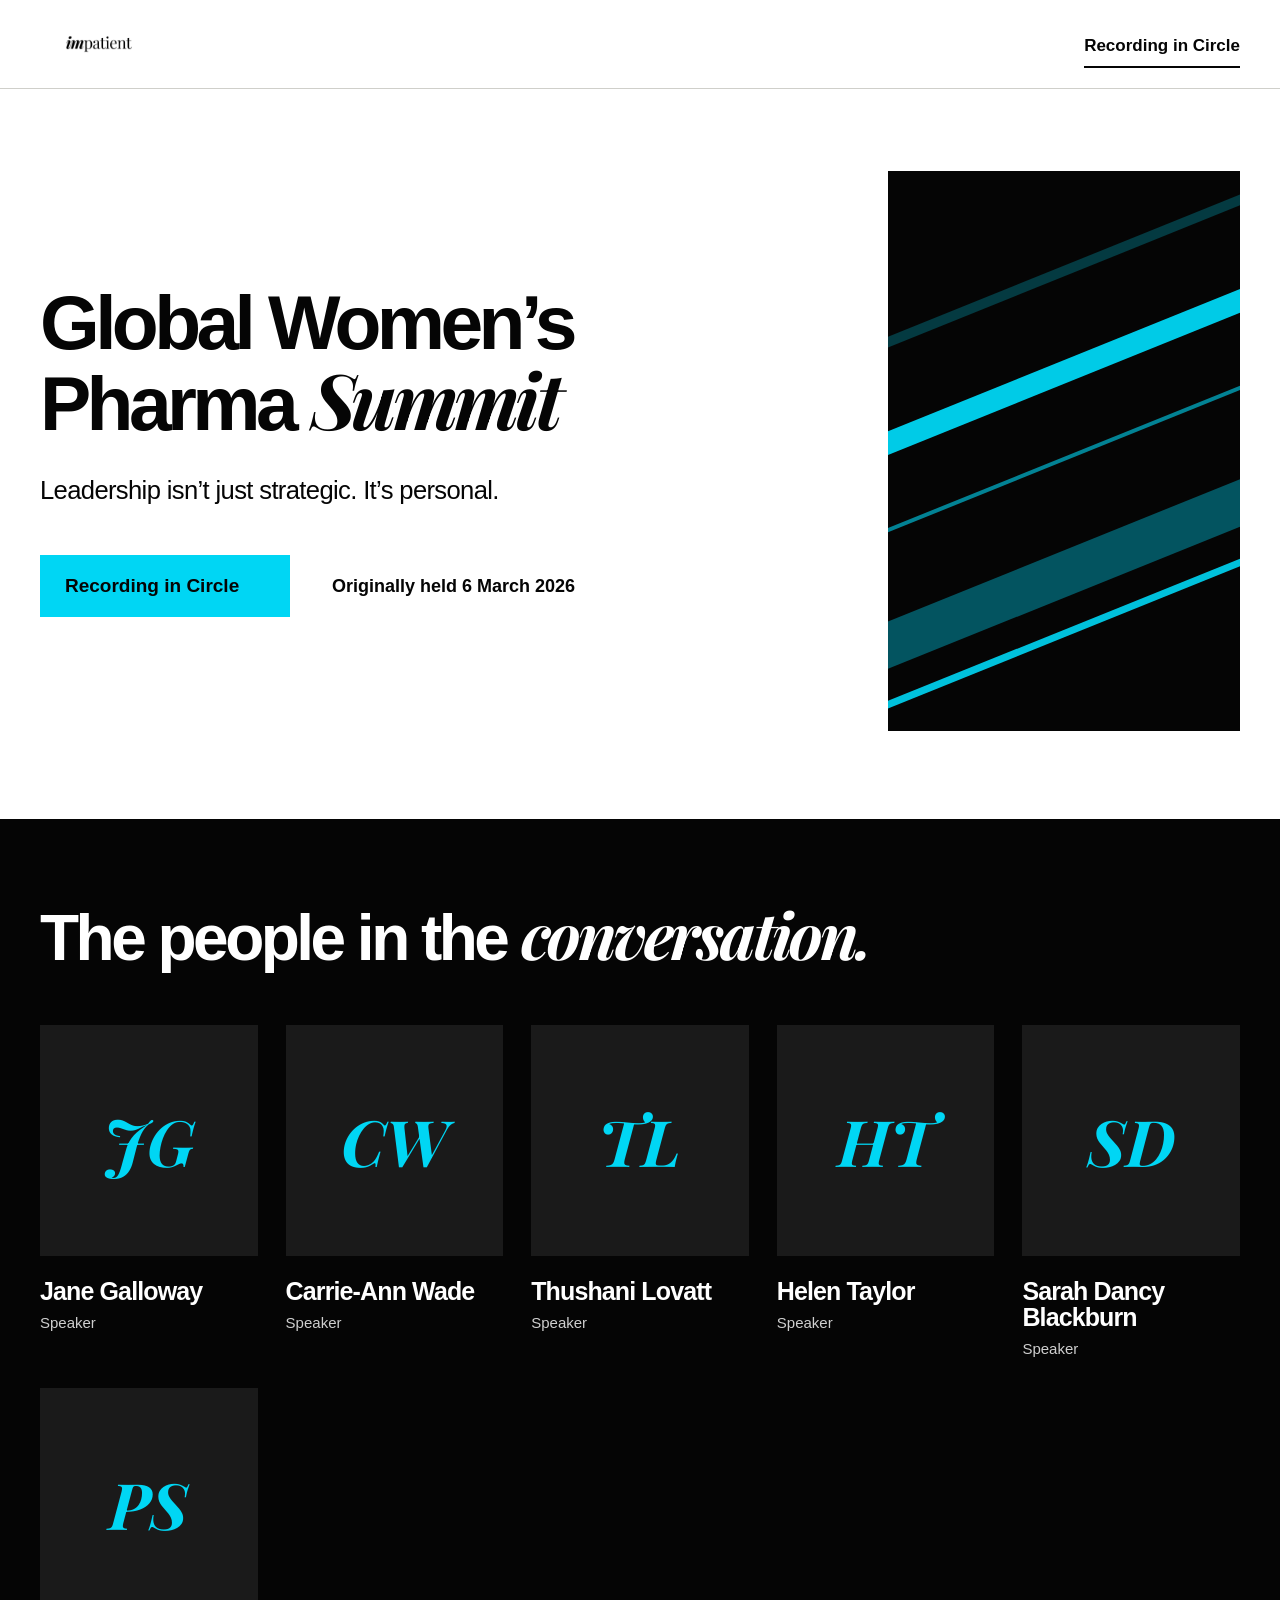
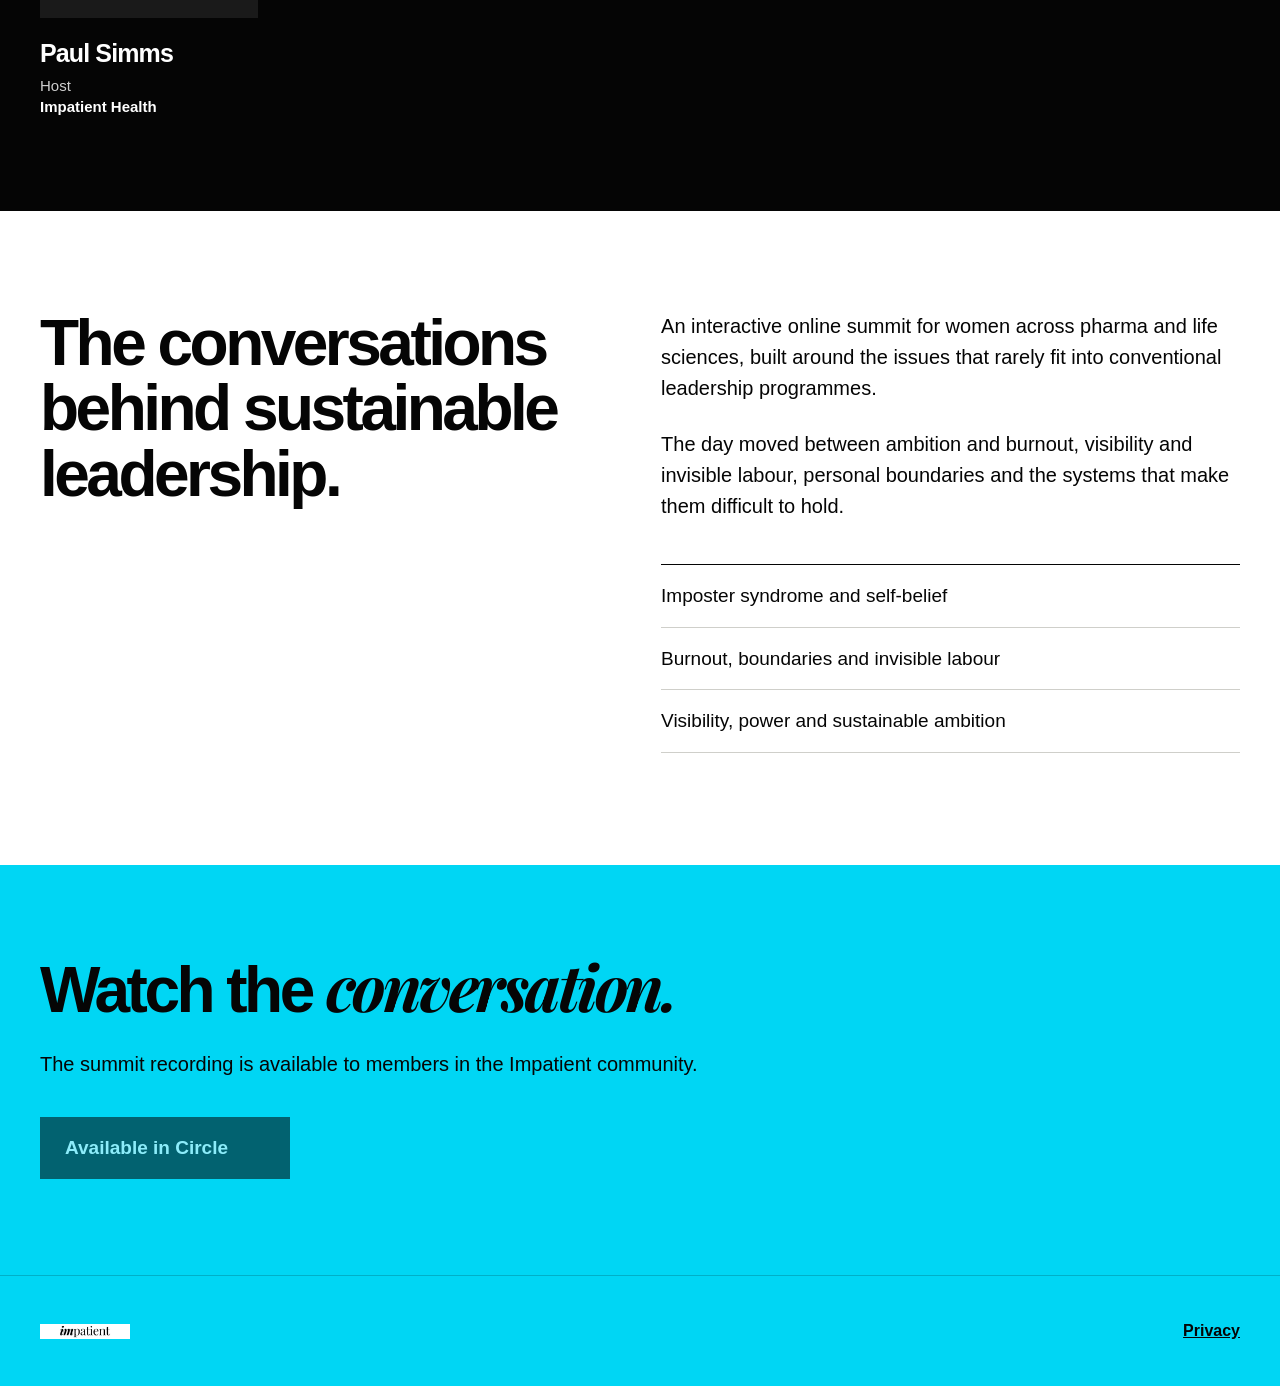
==== webinar84/index.html @ 7e1078e8 "Publish webinar archive pages 84 to 94" ====
<!doctype html>
<html lang="en-GB">
<head>
  <meta charset="utf-8">
  <meta name="viewport" content="width=device-width, initial-scale=1">
  <meta name="theme-color" content="#00d6f4">
  <meta name="robots" content="index, follow">
  <title>Impatient Health webinar</title>
  <meta name="description" content="Watch an Impatient Health webinar.">
  <link rel="shortcut icon" type="image/png" href="https://impatient.health/wp-content/themes/impatient/favicon.png">
  <link rel="stylesheet" href="../style.css?v=1">
  <script defer src="../script.js?v=1"></script>
</head>
<body>
  <a class="skip-link" href="#main">Skip to content</a>
  <header class="site-header">
    <div class="shell header-inner">
      <a class="wordmark" href="https://www.impatient.health/" aria-label="Impatient Health home">
        <img src="../assets/logo-source.png" alt="Impatient" width="600" height="100">
      </a>
      <a class="header-cta" id="header-cta" href="#recording">Watch recording <svg class="line-arrow" aria-hidden="true" viewBox="0 0 18 18"><path d="M3 15 15 3M7 3h8v8"></path></svg></a>
    </div>
  </header>

  <main id="main">
    <section class="hero shell" aria-labelledby="event-title">
      <div class="hero-copy">
        <h1 id="event-title"></h1>
        <p class="hero-premise" id="event-premise"></p>
        <div class="hero-meta">
          <a class="button" id="hero-cta" href="#recording">Watch recording <svg class="line-arrow" aria-hidden="true" viewBox="0 0 18 18"><path d="M3 15 15 3M7 3h8v8"></path></svg></a>
          <p id="event-date"></p>
        </div>
      </div>
      <div class="motion-panel" aria-hidden="true"><span></span><span></span><span></span><span></span><span></span></div>
    </section>

    <section class="speakers" aria-labelledby="speakers-title">
      <div class="shell">
        <h2 id="speakers-title">The people in the <em>conversation.</em></h2>
        <div class="speaker-grid" id="speaker-grid"></div>
      </div>
    </section>

    <section class="editorial shell" aria-labelledby="summary-title">
      <h2 id="summary-title"></h2>
      <div class="editorial-copy"><div id="event-summary"></div><ul id="event-topics"></ul></div>
    </section>

    <section class="recording" id="recording">
      <div class="shell recording-inner">
        <h2>Watch the <em>conversation.</em></h2>
        <p id="recording-copy"></p>
        <a class="button button-dark" id="recording-cta" href="#">Watch recording <svg class="line-arrow" aria-hidden="true" viewBox="0 0 18 18"><path d="M3 15 15 3M7 3h8v8"></path></svg></a>
      </div>
    </section>
  </main>

  <footer class="site-footer">
    <div class="shell footer-inner">
      <img src="../assets/logo-source.png" alt="Impatient" width="600" height="100">
      <a href="https://www.impatient.health/privacy-policy/">Privacy</a>
    </div>
  </footer>
</body>
</html>
---- style.css ----
@font-face {
  font-family: "Playfair Display";
  src: url("assets/playfair-bold-italic.ttf") format("truetype");
  font-style: italic;
  font-weight: 700;
  font-display: swap;
}

:root {
  --cyan: #00d6f4;
  --black: #050505;
  --white: #fff;
  --soft: #f4f4f1;
  --line: #cfcfca;
  --muted: #5c5c5c;
  --shell: min(1320px, calc(100vw - 80px));
}

* { box-sizing: border-box; }
html { scroll-behavior: smooth; }
body { margin: 0; color: var(--black); background: var(--white); font-family: Arial, Helvetica, sans-serif; }
a { color: inherit; }
img { display: block; max-width: 100%; }
.shell { width: var(--shell); margin-inline: auto; }
.skip-link { position: fixed; left: 12px; top: -80px; z-index: 20; padding: 12px 16px; background: var(--black); color: var(--white); }
.skip-link:focus { top: 12px; }

.site-header { border-bottom: 1px solid var(--line); background: rgba(255,255,255,.96); }
.header-inner { min-height: 88px; display: flex; align-items: center; justify-content: space-between; gap: 28px; }
.wordmark img { width: 118px; height: auto; }
.header-cta { display: inline-flex; align-items: center; gap: 24px; padding: 16px 0 10px; border-bottom: 2px solid var(--black); font-size: 17px; font-weight: 700; text-decoration: none; }
.line-arrow { width: 21px; height: 21px; flex: 0 0 auto; fill: none; stroke: currentColor; stroke-width: 2; stroke-linecap: square; stroke-linejoin: miter; }

.hero { display: grid; grid-template-columns: minmax(0, 1.65fr) minmax(320px, .75fr); gap: 74px; padding-block: 82px 88px; }
.hero-copy { align-self: center; }
h1, h2, p { margin-top: 0; }
h1 { max-width: 1000px; margin-bottom: 34px; font-size: clamp(54px, 6vw, 96px); line-height: .98; letter-spacing: -.06em; }
h1 em, h2 em { font-family: "Playfair Display", Georgia, serif; font-weight: 700; }
.hero-premise { max-width: 920px; margin-bottom: 48px; font-size: clamp(22px, 2vw, 32px); line-height: 1.25; letter-spacing: -.025em; }
.hero-meta { display: flex; align-items: center; gap: 42px; }
.hero-meta p { margin: 0; font-size: 18px; font-weight: 700; line-height: 1.45; }
.button { display: inline-flex; align-items: center; justify-content: space-between; min-width: 250px; padding: 20px 25px; background: var(--cyan); border: 0; color: var(--black); font-size: 19px; font-weight: 700; text-decoration: none; }
.motion-panel { min-height: 560px; position: relative; overflow: hidden; background: var(--black); }
.motion-panel span { position: absolute; left: -35%; width: 170%; height: 10px; background: var(--cyan); transform: rotate(-22deg); }
.motion-panel span:nth-child(1) { top: 17%; opacity: .25; }
.motion-panel span:nth-child(2) { top: 34%; height: 22px; opacity: .95; }
.motion-panel span:nth-child(3) { top: 51%; height: 4px; opacity: .6; }
.motion-panel span:nth-child(4) { top: 68%; height: 44px; opacity: .38; }
.motion-panel span:nth-child(5) { top: 82%; height: 7px; opacity: .9; }

.speakers { padding-block: 82px 94px; background: var(--black); color: var(--white); }
.speakers h2, .editorial h2, .recording h2 { max-width: 920px; margin-bottom: 54px; font-size: clamp(42px, 5vw, 72px); line-height: 1.02; letter-spacing: -.055em; }
.speaker-grid { display: grid; grid-template-columns: repeat(auto-fit, minmax(190px, 1fr)); gap: 28px; align-items: start; }
.speaker-card { min-width: 0; }
.speaker-image, .speaker-placeholder { aspect-ratio: 1 / 1.06; width: 100%; background: #1a1a1a; overflow: hidden; }
.speaker-image img { width: 100%; height: 100%; object-fit: cover; filter: grayscale(1); transition: filter .25s ease, transform .25s ease; }
.speaker-card:hover .speaker-image img { filter: grayscale(0); transform: scale(1.015); }
.speaker-placeholder { display: grid; place-items: center; color: var(--cyan); font-family: "Playfair Display", Georgia, serif; font-size: clamp(44px, 5vw, 78px); }
.speaker-card h3 { margin: 22px 0 8px; font-size: 25px; line-height: 1.05; letter-spacing: -.035em; }
.speaker-card p { margin: 0; color: #cfcfcf; font-size: 15px; line-height: 1.42; }
.speaker-card p strong { color: var(--white); }

.editorial { display: grid; grid-template-columns: minmax(0, .9fr) minmax(0, 1fr); gap: 100px; padding-block: 100px 112px; }
.editorial h2 { margin: 0; }
.editorial-copy { max-width: 700px; }
.editorial-copy p { margin-bottom: 25px; font-size: 20px; line-height: 1.55; }
.editorial-copy ul { list-style: none; margin: 42px 0 0; padding: 0; border-top: 1px solid var(--black); }
.editorial-copy li { padding: 18px 0; border-bottom: 1px solid var(--line); font-size: 19px; line-height: 1.35; }

.recording { background: var(--cyan); }
.recording-inner { padding-block: 88px 96px; }
.recording h2 { margin-bottom: 26px; }
.recording p { max-width: 680px; margin-bottom: 38px; font-size: 20px; line-height: 1.5; }
.button-dark { background: var(--black); color: var(--white); }
.button[aria-disabled="true"] { opacity: .55; pointer-events: none; }
.site-footer { border-top: 1px solid rgba(0,0,0,.18); background: var(--cyan); }
.footer-inner { min-height: 110px; display: flex; justify-content: space-between; align-items: center; gap: 30px; }
.footer-inner img { width: 90px; height: auto; }
.footer-inner a { font-weight: 700; }

@media (max-width: 1050px) {
  :root { --shell: min(100% - 48px, 920px); }
  .hero { grid-template-columns: 1fr; }
  .motion-panel { min-height: 260px; }
  .speaker-grid { grid-template-columns: repeat(3, minmax(0, 1fr)); }
  .editorial { grid-template-columns: 1fr; gap: 42px; }
}

@media (max-width: 680px) {
  :root { --shell: calc(100% - 36px); }
  .header-inner { min-height: 74px; }
  .header-cta { font-size: 15px; }
  .header-cta span { margin-left: 10px; }
  .hero { padding-block: 52px 60px; gap: 44px; }
  h1 { font-size: clamp(44px, 13vw, 64px); }
  .hero-premise { font-size: 22px; }
  .hero-meta { display: block; }
  .hero-meta p { margin-top: 24px; }
  .button { width: 100%; }
  .motion-panel { min-height: 210px; }
  .speakers { padding-block: 60px 70px; }
  .speakers h2, .editorial h2, .recording h2 { margin-bottom: 36px; font-size: 45px; }
  .speaker-grid { grid-template-columns: repeat(2, minmax(0, 1fr)); gap: 34px 16px; }
  .speaker-card h3 { font-size: 20px; }
  .speaker-card p { font-size: 14px; }
  .editorial { padding-block: 70px 78px; }
  .editorial-copy p, .editorial-copy li, .recording p { font-size: 17px; }
  .recording-inner { padding-block: 64px 72px; }
}

@media (prefers-reduced-motion: reduce) {
  html { scroll-behavior: auto; }
  .speaker-image img { transition: none; }
}
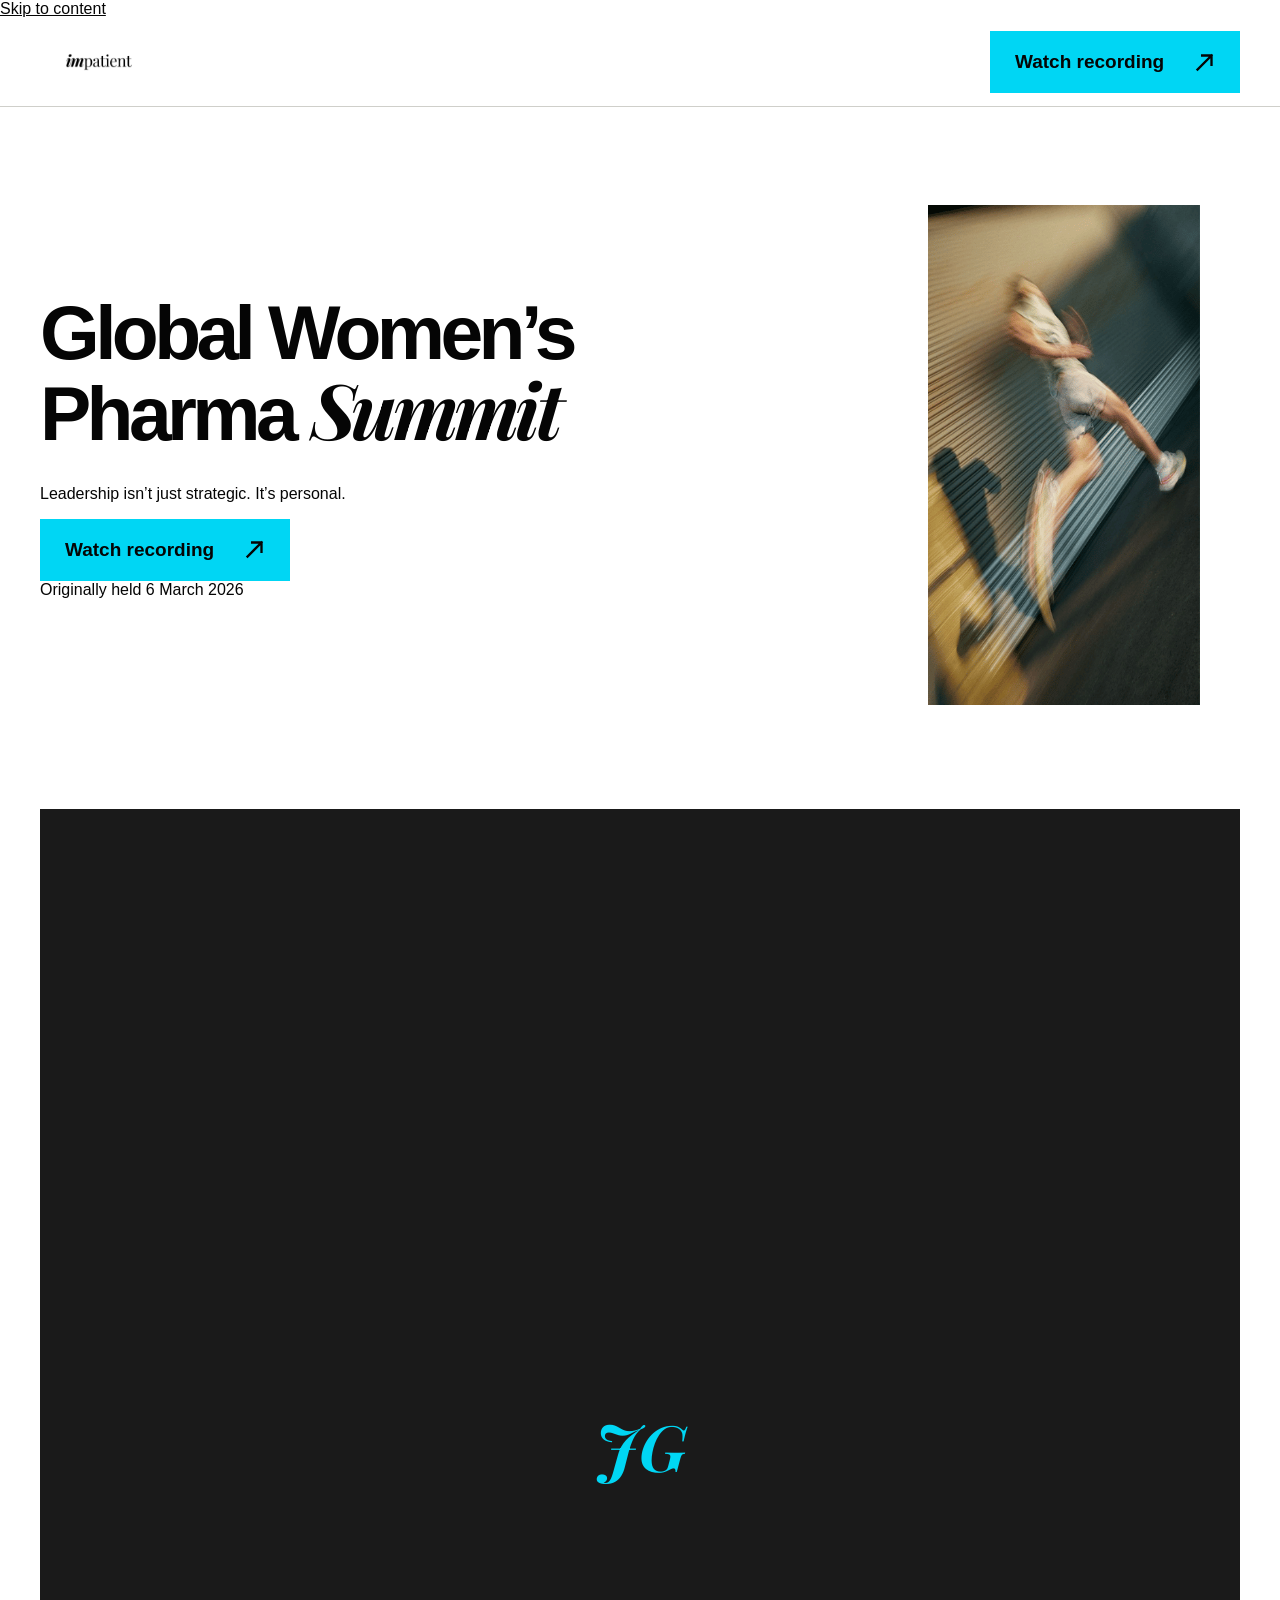
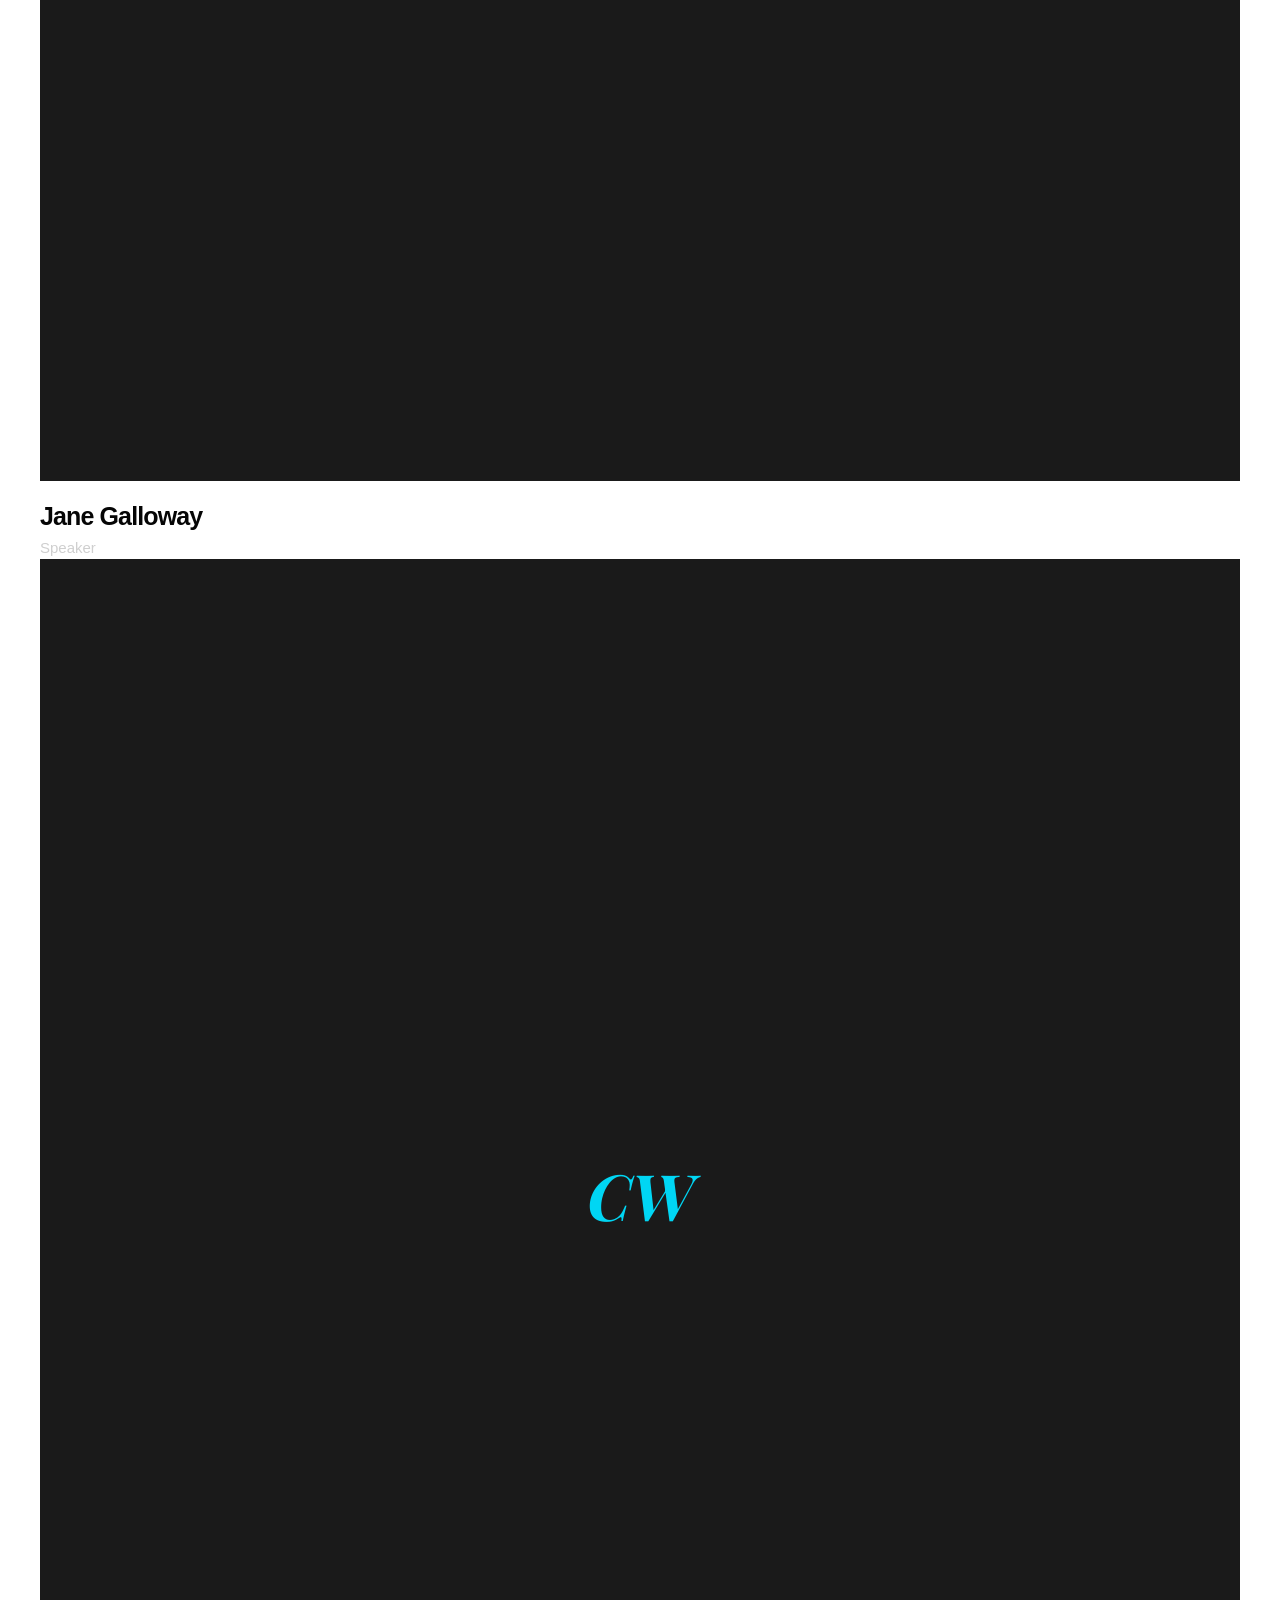
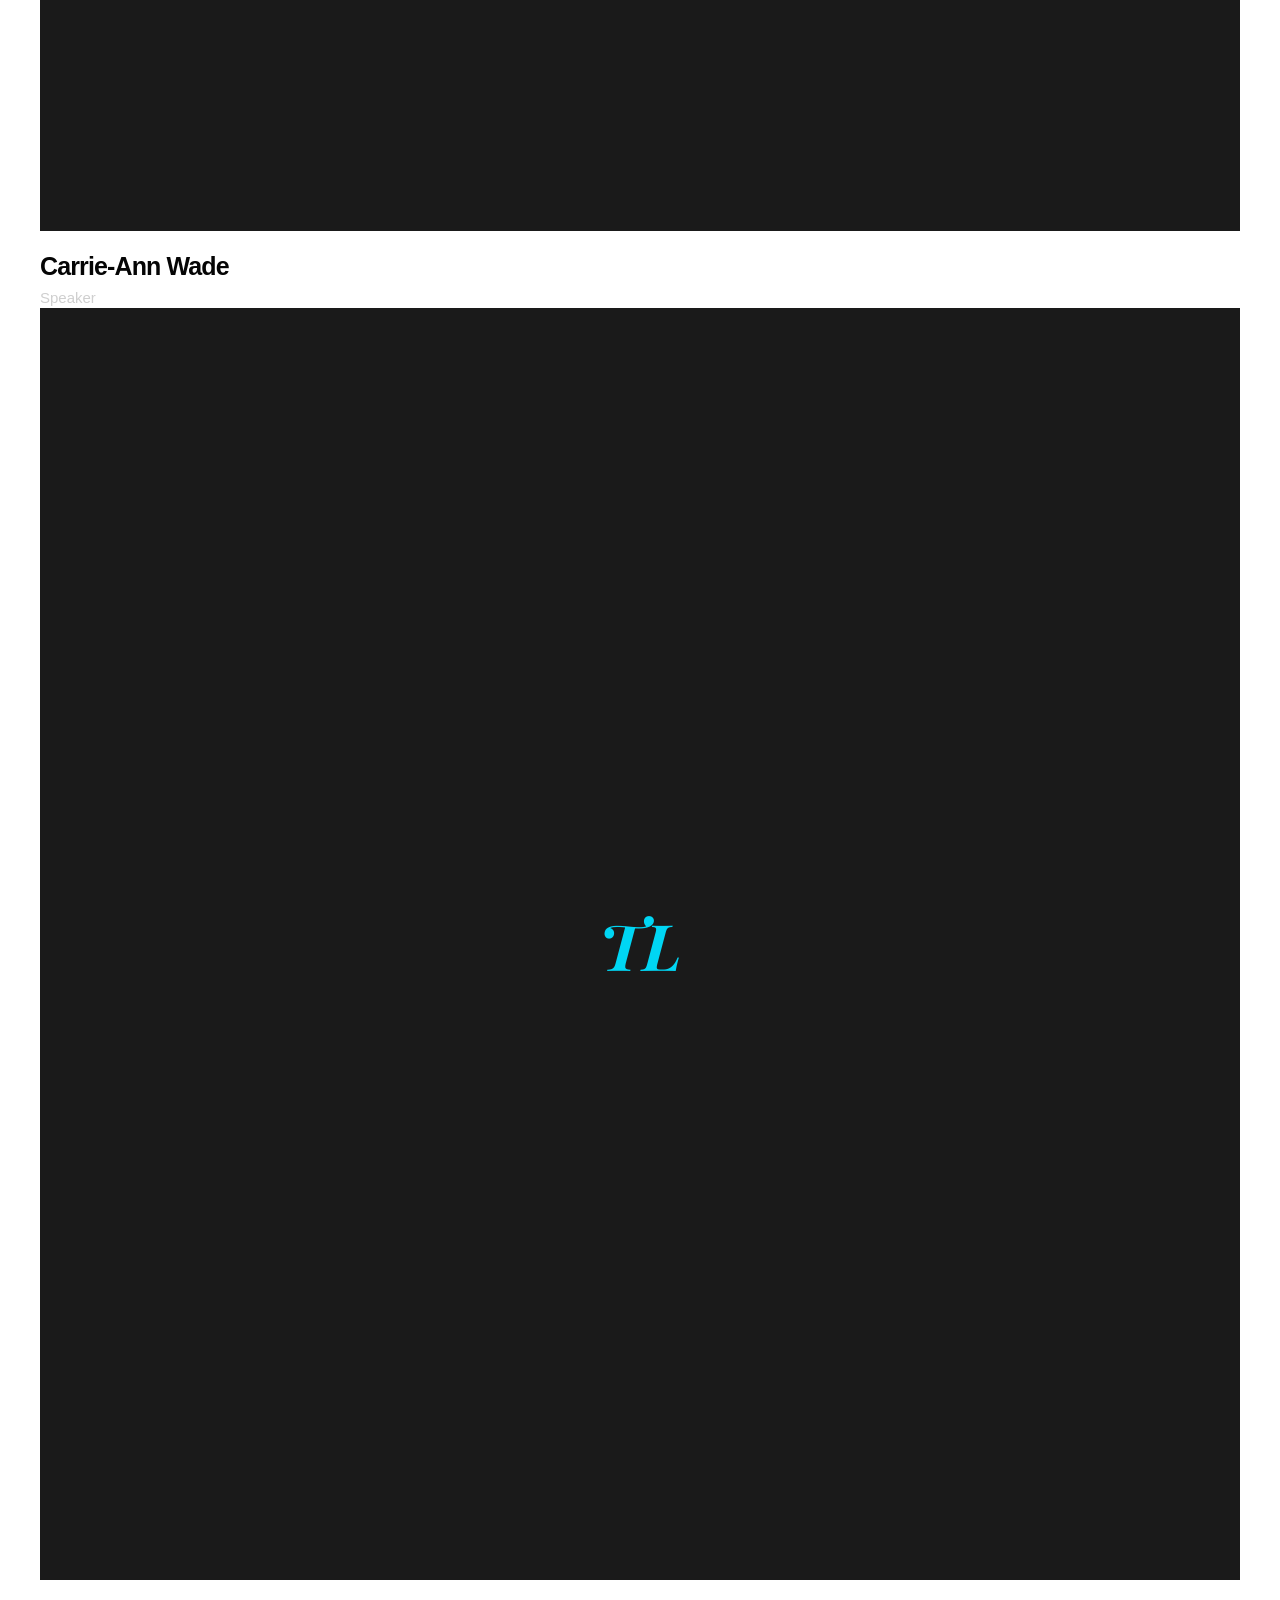
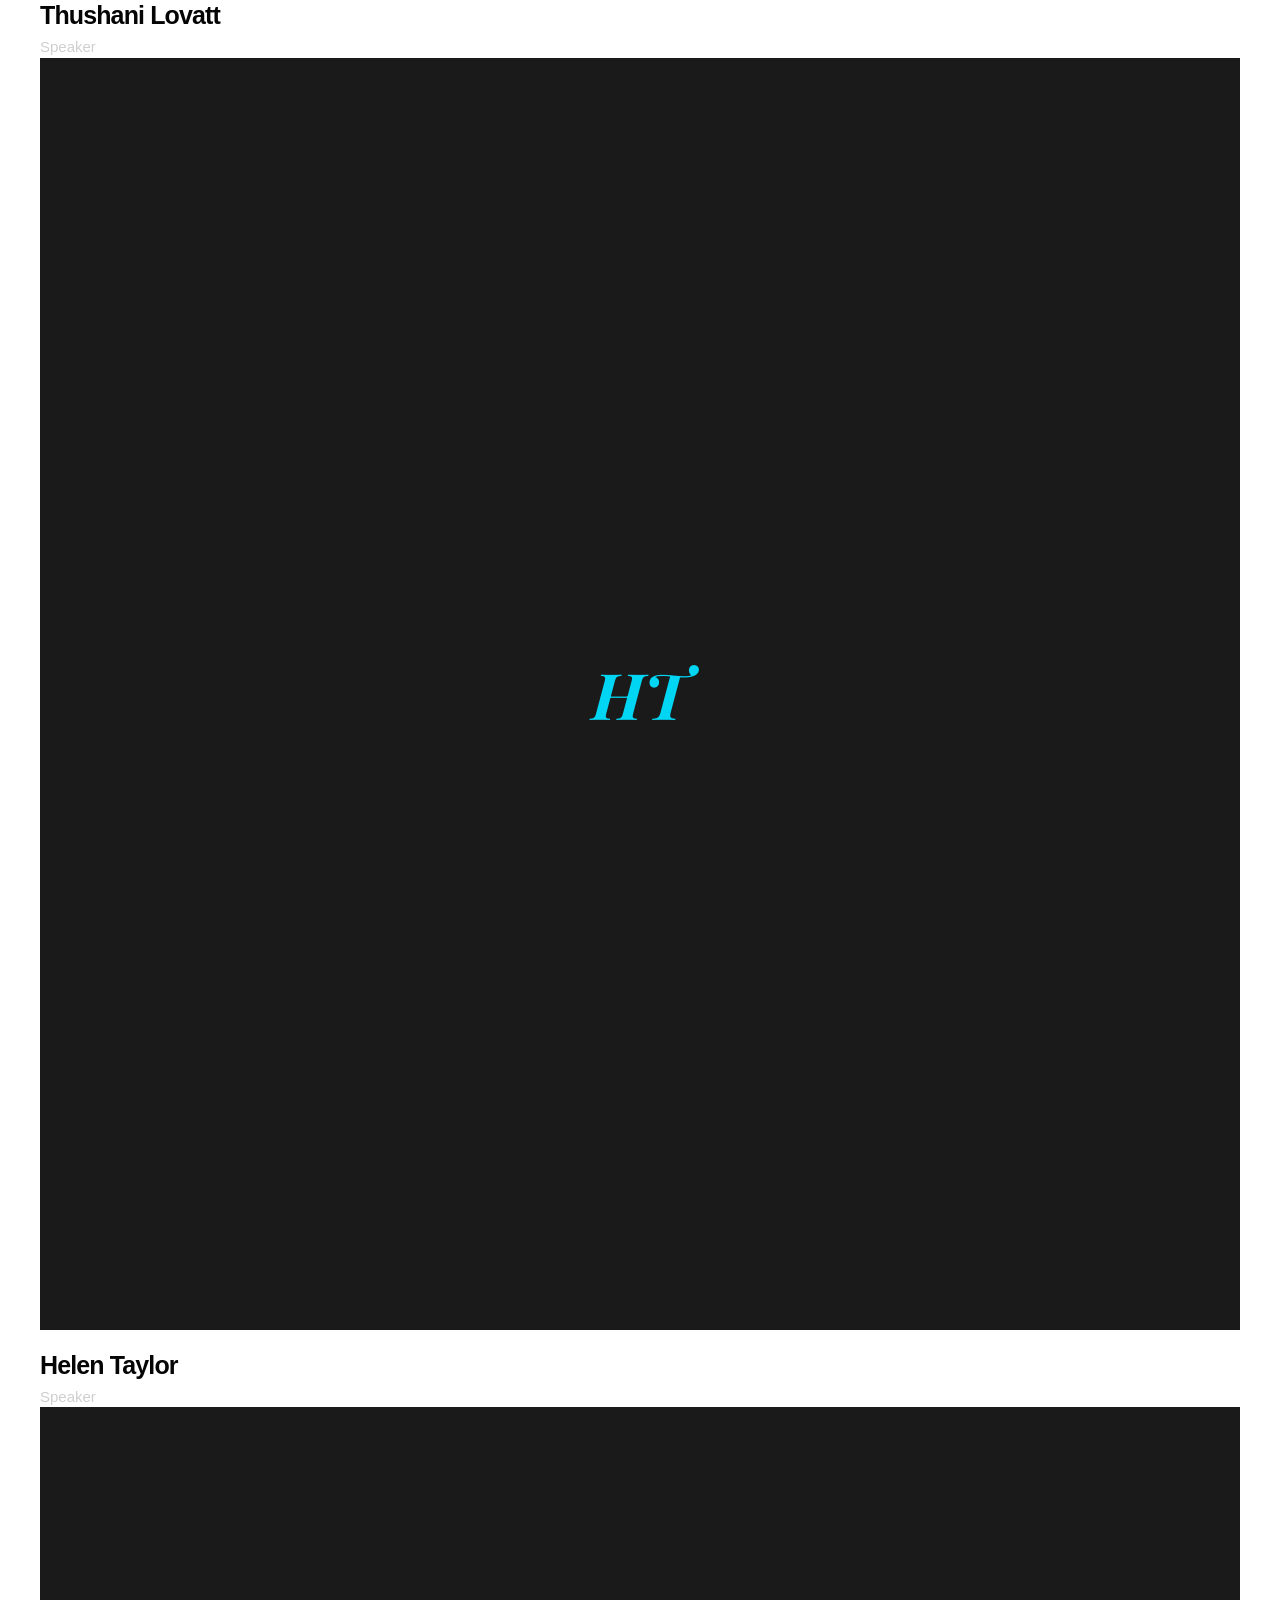
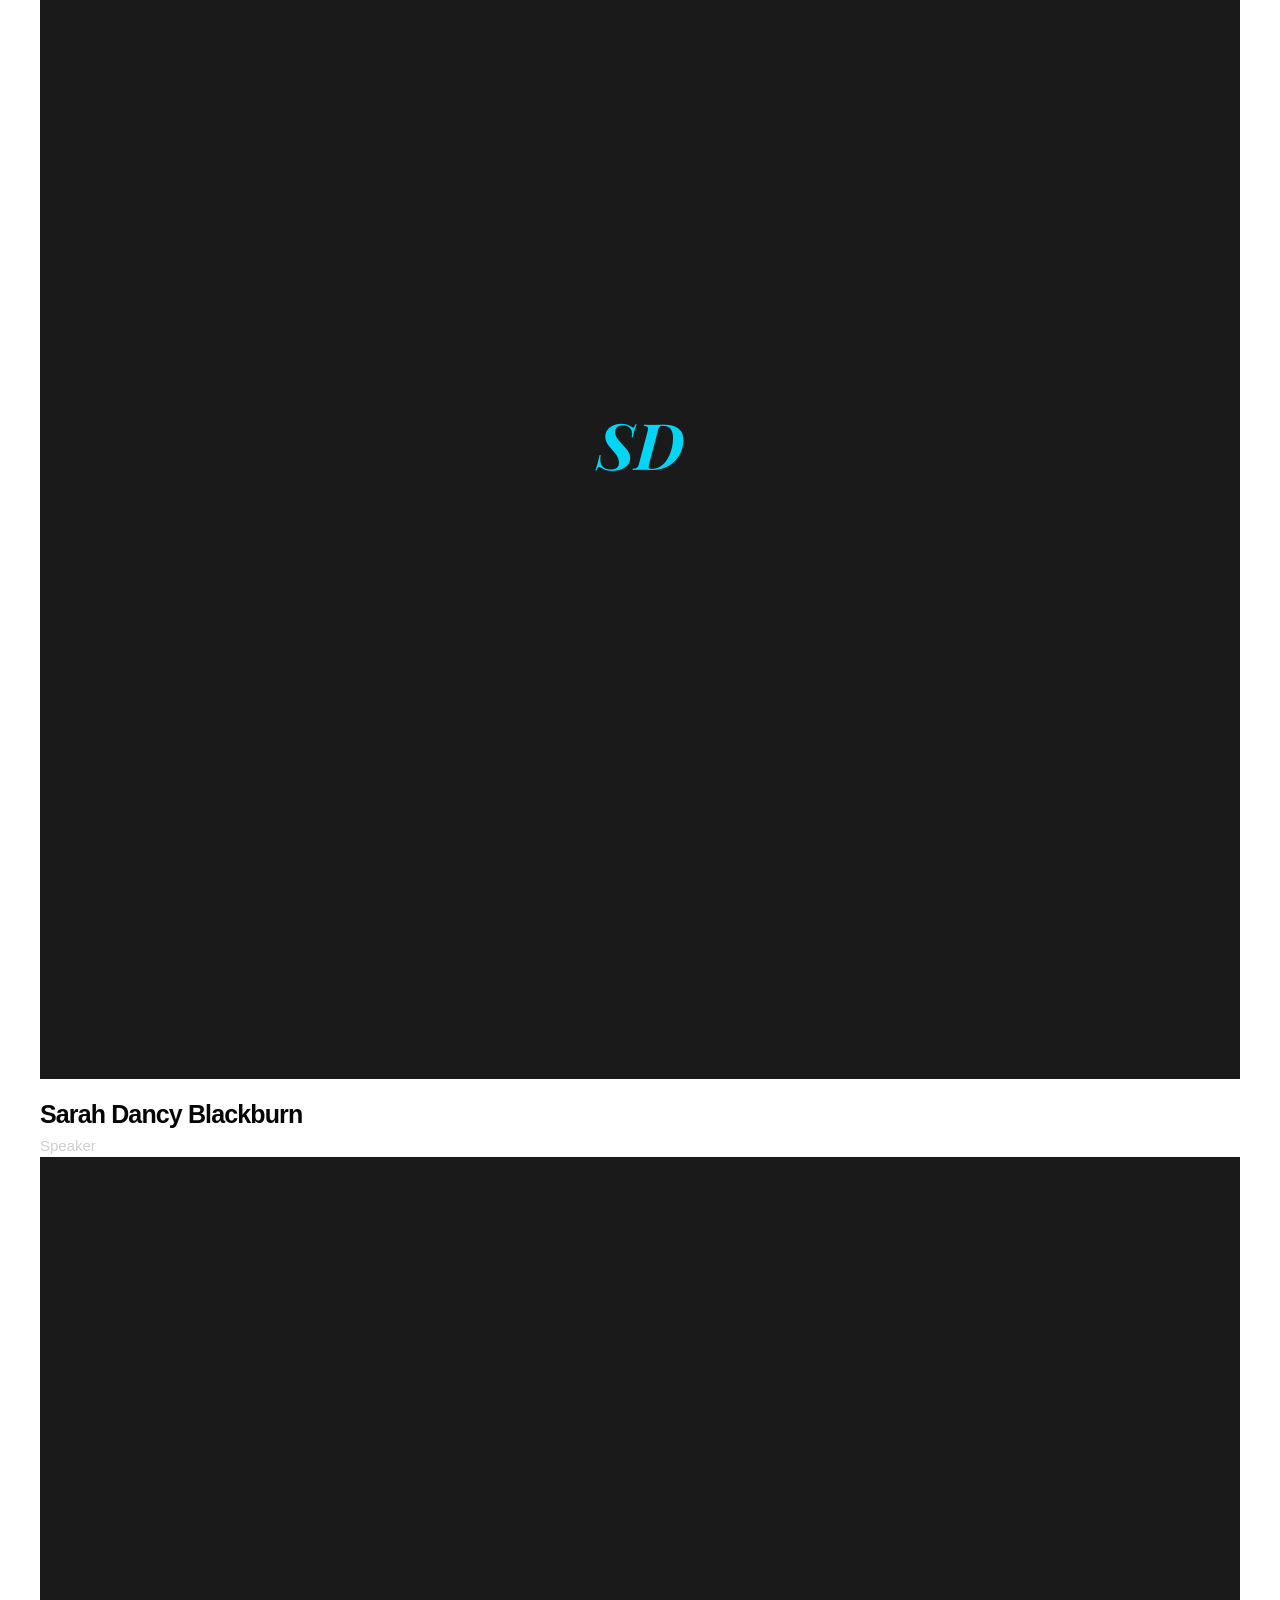
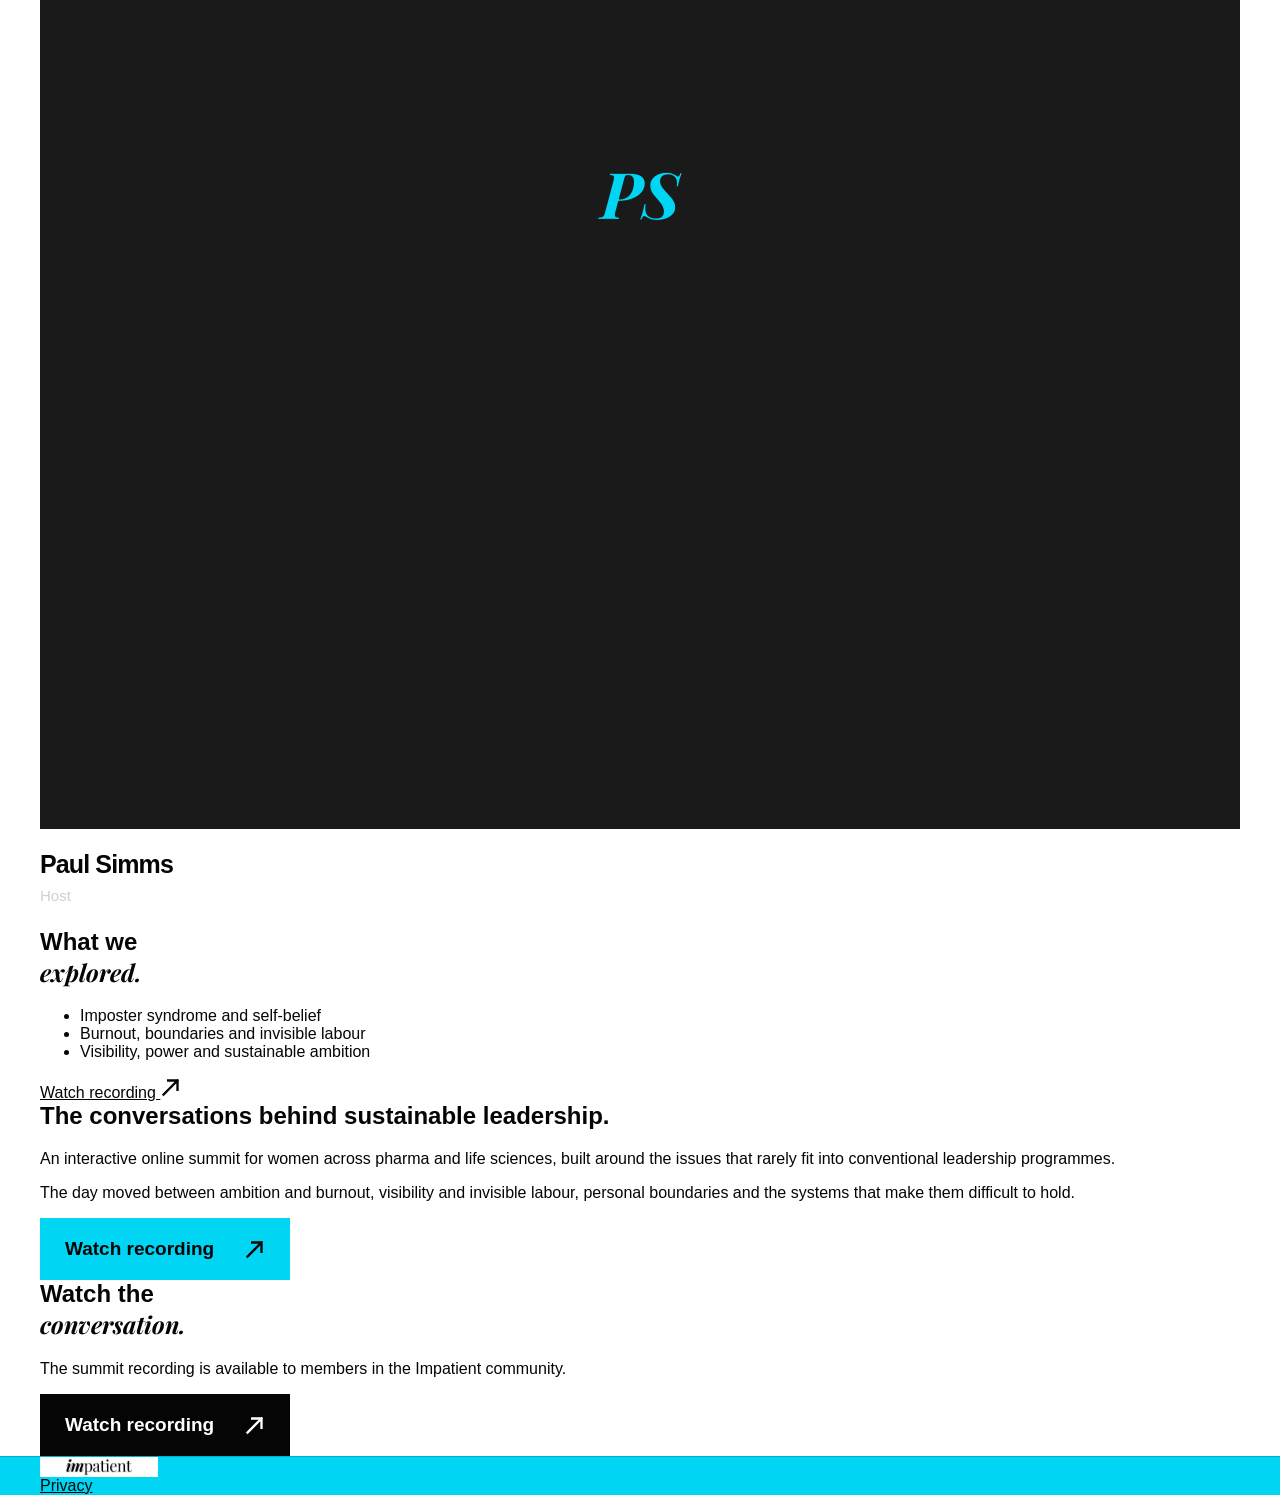
==== commit 6e4f698b: "Restore approved panel layout for webinar archives" ====
--- a/webinar84/index.html
+++ b/webinar84/index.html
@@ -3,22 +3,25 @@
 <head>
   <meta charset="utf-8">
   <meta name="viewport" content="width=device-width, initial-scale=1">
-  <meta name="theme-color" content="#00d6f4">
+  <meta name="theme-color" content="#00DBFF">
   <meta name="robots" content="index, follow">
   <title>Impatient Health webinar</title>
   <meta name="description" content="Watch an Impatient Health webinar.">
   <link rel="shortcut icon" type="image/png" href="https://impatient.health/wp-content/themes/impatient/favicon.png">
-  <link rel="stylesheet" href="../style.css?v=1">
-  <script defer src="../script.js?v=1"></script>
+  <link rel="stylesheet" href="../style.css?v=2">
+  <script defer src="../script.js?v=2"></script>
 </head>
 <body>
-  <a class="skip-link" href="#main">Skip to content</a>
+  <a class="skip" href="#main">Skip to content</a>
+
   <header class="site-header">
     <div class="shell header-inner">
       <a class="wordmark" href="https://www.impatient.health/" aria-label="Impatient Health home">
         <img src="../assets/logo-source.png" alt="Impatient" width="600" height="100">
       </a>
-      <a class="header-cta" id="header-cta" href="#recording">Watch recording <svg class="line-arrow" aria-hidden="true" viewBox="0 0 18 18"><path d="M3 15 15 3M7 3h8v8"></path></svg></a>
+      <a class="button button-small recording-link" href="#recording">Watch recording
+        <svg class="line-arrow" aria-hidden="true" viewBox="0 0 18 18"><path d="M3 15 15 3M7 3h8v8"></path></svg>
+      </a>
     </div>
   </header>
 
@@ -26,39 +29,70 @@
     <section class="hero shell" aria-labelledby="event-title">
       <div class="hero-copy">
         <h1 id="event-title"></h1>
-        <p class="hero-premise" id="event-premise"></p>
-        <div class="hero-meta">
-          <a class="button" id="hero-cta" href="#recording">Watch recording <svg class="line-arrow" aria-hidden="true" viewBox="0 0 18 18"><path d="M3 15 15 3M7 3h8v8"></path></svg></a>
-          <p id="event-date"></p>
+        <p class="premise" id="event-premise"></p>
+        <div class="hero-action">
+          <a class="button recording-link" href="#recording">Watch recording
+            <svg class="line-arrow" aria-hidden="true" viewBox="0 0 18 18"><path d="M3 15 15 3M7 3h8v8"></path></svg>
+          </a>
+          <p class="event-date" id="event-date"></p>
         </div>
       </div>
-      <div class="motion-panel" aria-hidden="true"><span></span><span></span><span></span><span></span><span></span></div>
+      <figure class="hero-photograph">
+        <img src="../templates/panel/assets/community-runner.png" alt="A runner in motion, photographed in warm sand and muted blue-grey tones" width="400" height="500" fetchpriority="high">
+      </figure>
     </section>
 
-    <section class="speakers" aria-labelledby="speakers-title">
-      <div class="shell">
-        <h2 id="speakers-title">The people in the <em>conversation.</em></h2>
-        <div class="speaker-grid" id="speaker-grid"></div>
+    <section class="people shell" aria-label="The people in the conversation">
+      <div class="people-grid" id="speaker-grid"></div>
+    </section>
+
+    <section class="discussion shell editorial-grid" aria-labelledby="discussion-title">
+      <div class="section-opening">
+        <h2 id="discussion-title">What we<br><em>explored.</em></h2>
+      </div>
+      <div class="discussion-content">
+        <ul class="discussion-topics" id="event-topics"></ul>
+        <a class="text-link recording-link" href="#recording">Watch recording
+          <svg class="line-arrow" aria-hidden="true" viewBox="0 0 18 18"><path d="M3 15 15 3M7 3h8v8"></path></svg>
+        </a>
       </div>
     </section>
 
-    <section class="editorial shell" aria-labelledby="summary-title">
-      <h2 id="summary-title"></h2>
-      <div class="editorial-copy"><div id="event-summary"></div><ul id="event-topics"></ul></div>
+    <section class="argument" aria-labelledby="summary-title">
+      <div class="shell editorial-grid">
+        <div class="argument-opening">
+          <h2 id="summary-title"></h2>
+          <div class="argument-rule" aria-hidden="true"></div>
+        </div>
+        <div class="prose">
+          <div id="event-summary"></div>
+          <div class="body-recording">
+            <a class="button recording-link" href="#recording">Watch recording
+              <svg class="line-arrow" aria-hidden="true" viewBox="0 0 18 18"><path d="M3 15 15 3M7 3h8v8"></path></svg>
+            </a>
+          </div>
+        </div>
+      </div>
     </section>
 
-    <section class="recording" id="recording">
-      <div class="shell recording-inner">
-        <h2>Watch the <em>conversation.</em></h2>
-        <p id="recording-copy"></p>
-        <a class="button button-dark" id="recording-cta" href="#">Watch recording <svg class="line-arrow" aria-hidden="true" viewBox="0 0 18 18"><path d="M3 15 15 3M7 3h8v8"></path></svg></a>
+    <section class="closing" id="recording" aria-labelledby="closing-title">
+      <div class="shell closing-grid">
+        <h2 id="closing-title">Watch the<br><em>conversation.</em></h2>
+        <div class="closing-details">
+          <p class="closing-copy" id="recording-copy"></p>
+          <a class="button button-dark recording-link" href="#recording">Watch recording
+            <svg class="line-arrow" aria-hidden="true" viewBox="0 0 18 18"><path d="M3 15 15 3M7 3h8v8"></path></svg>
+          </a>
+        </div>
       </div>
     </section>
   </main>
 
   <footer class="site-footer">
-    <div class="shell footer-inner">
-      <img src="../assets/logo-source.png" alt="Impatient" width="600" height="100">
+    <div class="shell footer-main">
+      <a class="wordmark wordmark-footer" href="https://www.impatient.health/" aria-label="Impatient Health home">
+        <img src="../assets/logo-source.png" alt="Impatient" width="600" height="100">
+      </a>
       <a href="https://www.impatient.health/privacy-policy/">Privacy</a>
     </div>
   </footer>
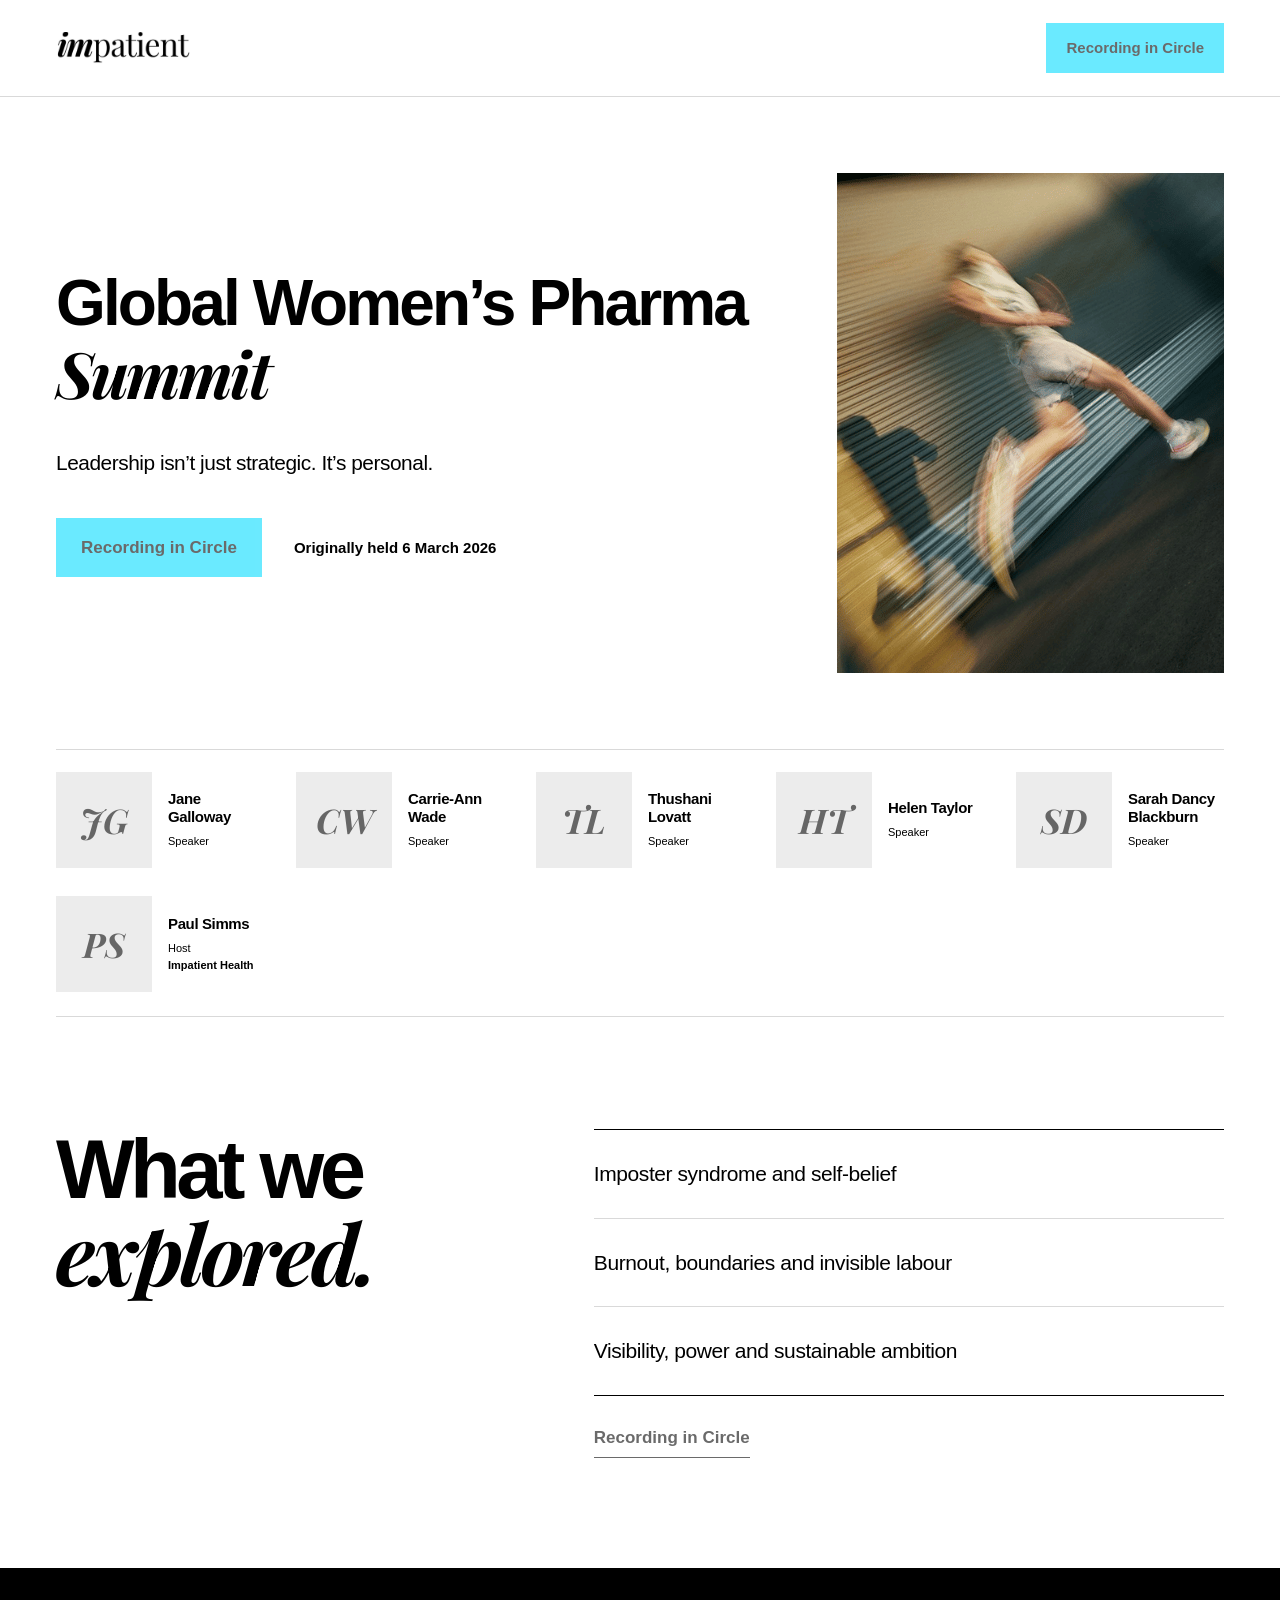
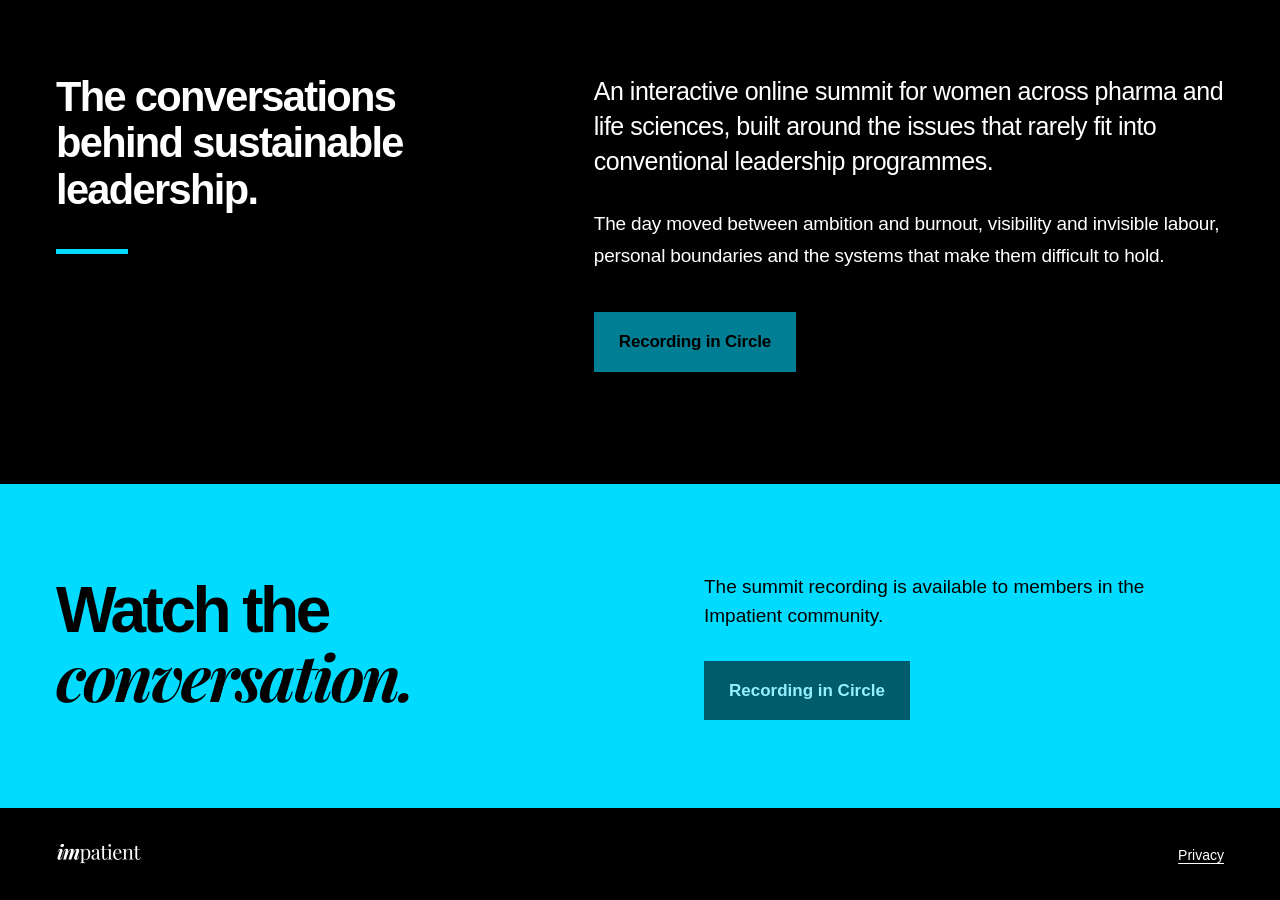
==== commit 4d5c35c6: "Refresh corrected panel assets for webinar84" ====
--- a/webinar84/index.html
+++ b/webinar84/index.html
@@ -9,7 +9,7 @@
   <meta name="description" content="Watch an Impatient Health webinar.">
   <link rel="shortcut icon" type="image/png" href="https://impatient.health/wp-content/themes/impatient/favicon.png">
   <link rel="stylesheet" href="../style.css?v=2">
-  <script defer src="../script.js?v=2"></script>
+  <script defer src="../script.js?v=3"></script>
 </head>
 <body>
   <a class="skip" href="#main">Skip to content</a>
--- a/style.css
+++ b/style.css
@@ -1,114 +1,74 @@
-@font-face {
-  font-family: "Playfair Display";
-  src: url("assets/playfair-bold-italic.ttf") format("truetype");
-  font-style: italic;
-  font-weight: 700;
-  font-display: swap;
-}
-
-:root {
-  --cyan: #00d6f4;
-  --black: #050505;
-  --white: #fff;
-  --soft: #f4f4f1;
-  --line: #cfcfca;
-  --muted: #5c5c5c;
-  --shell: min(1320px, calc(100vw - 80px));
-}
-
-* { box-sizing: border-box; }
-html { scroll-behavior: smooth; }
-body { margin: 0; color: var(--black); background: var(--white); font-family: Arial, Helvetica, sans-serif; }
-a { color: inherit; }
-img { display: block; max-width: 100%; }
-.shell { width: var(--shell); margin-inline: auto; }
-.skip-link { position: fixed; left: 12px; top: -80px; z-index: 20; padding: 12px 16px; background: var(--black); color: var(--white); }
-.skip-link:focus { top: 12px; }
-
-.site-header { border-bottom: 1px solid var(--line); background: rgba(255,255,255,.96); }
-.header-inner { min-height: 88px; display: flex; align-items: center; justify-content: space-between; gap: 28px; }
-.wordmark img { width: 118px; height: auto; }
-.header-cta { display: inline-flex; align-items: center; gap: 24px; padding: 16px 0 10px; border-bottom: 2px solid var(--black); font-size: 17px; font-weight: 700; text-decoration: none; }
-.line-arrow { width: 21px; height: 21px; flex: 0 0 auto; fill: none; stroke: currentColor; stroke-width: 2; stroke-linecap: square; stroke-linejoin: miter; }
-
-.hero { display: grid; grid-template-columns: minmax(0, 1.65fr) minmax(320px, .75fr); gap: 74px; padding-block: 82px 88px; }
-.hero-copy { align-self: center; }
-h1, h2, p { margin-top: 0; }
-h1 { max-width: 1000px; margin-bottom: 34px; font-size: clamp(54px, 6vw, 96px); line-height: .98; letter-spacing: -.06em; }
-h1 em, h2 em { font-family: "Playfair Display", Georgia, serif; font-weight: 700; }
-.hero-premise { max-width: 920px; margin-bottom: 48px; font-size: clamp(22px, 2vw, 32px); line-height: 1.25; letter-spacing: -.025em; }
-.hero-meta { display: flex; align-items: center; gap: 42px; }
-.hero-meta p { margin: 0; font-size: 18px; font-weight: 700; line-height: 1.45; }
-.button { display: inline-flex; align-items: center; justify-content: space-between; min-width: 250px; padding: 20px 25px; background: var(--cyan); border: 0; color: var(--black); font-size: 19px; font-weight: 700; text-decoration: none; }
-.motion-panel { min-height: 560px; position: relative; overflow: hidden; background: var(--black); }
-.motion-panel span { position: absolute; left: -35%; width: 170%; height: 10px; background: var(--cyan); transform: rotate(-22deg); }
-.motion-panel span:nth-child(1) { top: 17%; opacity: .25; }
-.motion-panel span:nth-child(2) { top: 34%; height: 22px; opacity: .95; }
-.motion-panel span:nth-child(3) { top: 51%; height: 4px; opacity: .6; }
-.motion-panel span:nth-child(4) { top: 68%; height: 44px; opacity: .38; }
-.motion-panel span:nth-child(5) { top: 82%; height: 7px; opacity: .9; }
-
-.speakers { padding-block: 82px 94px; background: var(--black); color: var(--white); }
-.speakers h2, .editorial h2, .recording h2 { max-width: 920px; margin-bottom: 54px; font-size: clamp(42px, 5vw, 72px); line-height: 1.02; letter-spacing: -.055em; }
-.speaker-grid { display: grid; grid-template-columns: repeat(auto-fit, minmax(190px, 1fr)); gap: 28px; align-items: start; }
-.speaker-card { min-width: 0; }
-.speaker-image, .speaker-placeholder { aspect-ratio: 1 / 1.06; width: 100%; background: #1a1a1a; overflow: hidden; }
-.speaker-image img { width: 100%; height: 100%; object-fit: cover; filter: grayscale(1); transition: filter .25s ease, transform .25s ease; }
-.speaker-card:hover .speaker-image img { filter: grayscale(0); transform: scale(1.015); }
-.speaker-placeholder { display: grid; place-items: center; color: var(--cyan); font-family: "Playfair Display", Georgia, serif; font-size: clamp(44px, 5vw, 78px); }
-.speaker-card h3 { margin: 22px 0 8px; font-size: 25px; line-height: 1.05; letter-spacing: -.035em; }
-.speaker-card p { margin: 0; color: #cfcfcf; font-size: 15px; line-height: 1.42; }
-.speaker-card p strong { color: var(--white); }
-
-.editorial { display: grid; grid-template-columns: minmax(0, .9fr) minmax(0, 1fr); gap: 100px; padding-block: 100px 112px; }
-.editorial h2 { margin: 0; }
-.editorial-copy { max-width: 700px; }
-.editorial-copy p { margin-bottom: 25px; font-size: 20px; line-height: 1.55; }
-.editorial-copy ul { list-style: none; margin: 42px 0 0; padding: 0; border-top: 1px solid var(--black); }
-.editorial-copy li { padding: 18px 0; border-bottom: 1px solid var(--line); font-size: 19px; line-height: 1.35; }
-
-.recording { background: var(--cyan); }
-.recording-inner { padding-block: 88px 96px; }
-.recording h2 { margin-bottom: 26px; }
-.recording p { max-width: 680px; margin-bottom: 38px; font-size: 20px; line-height: 1.5; }
-.button-dark { background: var(--black); color: var(--white); }
-.button[aria-disabled="true"] { opacity: .55; pointer-events: none; }
-.site-footer { border-top: 1px solid rgba(0,0,0,.18); background: var(--cyan); }
-.footer-inner { min-height: 110px; display: flex; justify-content: space-between; align-items: center; gap: 30px; }
-.footer-inner img { width: 90px; height: auto; }
-.footer-inner a { font-weight: 700; }
-
-@media (max-width: 1050px) {
-  :root { --shell: min(100% - 48px, 920px); }
-  .hero { grid-template-columns: 1fr; }
-  .motion-panel { min-height: 260px; }
-  .speaker-grid { grid-template-columns: repeat(3, minmax(0, 1fr)); }
-  .editorial { grid-template-columns: 1fr; gap: 42px; }
-}
-
-@media (max-width: 680px) {
-  :root { --shell: calc(100% - 36px); }
-  .header-inner { min-height: 74px; }
-  .header-cta { font-size: 15px; }
-  .header-cta span { margin-left: 10px; }
-  .hero { padding-block: 52px 60px; gap: 44px; }
-  h1 { font-size: clamp(44px, 13vw, 64px); }
-  .hero-premise { font-size: 22px; }
-  .hero-meta { display: block; }
-  .hero-meta p { margin-top: 24px; }
-  .button { width: 100%; }
-  .motion-panel { min-height: 210px; }
-  .speakers { padding-block: 60px 70px; }
-  .speakers h2, .editorial h2, .recording h2 { margin-bottom: 36px; font-size: 45px; }
-  .speaker-grid { grid-template-columns: repeat(2, minmax(0, 1fr)); gap: 34px 16px; }
-  .speaker-card h3 { font-size: 20px; }
-  .speaker-card p { font-size: 14px; }
-  .editorial { padding-block: 70px 78px; }
-  .editorial-copy p, .editorial-copy li, .recording p { font-size: 17px; }
-  .recording-inner { padding-block: 64px 72px; }
-}
-
-@media (prefers-reduced-motion: reduce) {
-  html { scroll-behavior: auto; }
-  .speaker-image img { transition: none; }
-}
+@font-face{font-family:Playfair;src:url('assets/playfair-bold-italic.ttf') format('truetype');font-style:italic;font-weight:700;font-display:swap}
+:root{--black:#000;--white:#fff;--cyan:#00dbff;--line:#d9d9d9;--sans:"Helvetica Neue",Helvetica,Arial,sans-serif;--serif:Playfair,"Playfair Display",Georgia,serif}
+*{box-sizing:border-box}
+html{scroll-behavior:smooth;scroll-padding-top:110px}
+body{margin:0;background:var(--white);color:var(--black);font-family:var(--sans);font-size:18px;font-weight:500;-webkit-font-smoothing:antialiased}
+a{color:inherit;text-underline-offset:.22em}
+img{display:block;max-width:100%;height:auto}
+figure,p,h1,h2,h3{margin:0}
+em{font-family:var(--serif);font-style:italic;font-weight:700;letter-spacing:-.045em}
+.shell{width:calc(100% - 112px);max-width:1328px;margin-inline:auto}
+.skip{position:fixed;top:-100px;left:20px;z-index:100;padding:16px;background:var(--black);color:var(--white)}
+.skip:focus{top:12px}
+:focus-visible{outline:3px solid var(--black);outline-offset:5px}
+.site-header{position:sticky;top:0;z-index:20;background:var(--white);border-bottom:1px solid var(--line)}
+.header-inner{display:flex;align-items:center;justify-content:space-between;min-height:96px;padding-block:10px;gap:32px}
+.wordmark{display:block;position:relative;overflow:hidden;flex-shrink:0;width:134px;height:33px}
+.wordmark img{position:absolute;max-width:none;width:237px;height:auto;left:-51px;top:-4.5px}
+.button{min-height:58px;display:inline-flex;align-items:center;justify-content:space-between;gap:28px;padding:19px 24px;background:var(--cyan);color:var(--black);text-decoration:none;font-size:17px;font-weight:700;line-height:1.15;border:1px solid transparent;transition:background .18s,color .18s}
+.button:hover{background:var(--black);color:var(--white)}
+.button-small{min-height:47px;padding:15px 19px;font-size:15px;gap:27px}
+.line-arrow{display:block;flex:0 0 18px;width:18px;height:18px;overflow:visible;fill:none;stroke:currentColor;stroke-width:2;stroke-linecap:square;stroke-linejoin:miter}
+.hero{display:grid;grid-template-columns:minmax(0,1.85fr) minmax(0,1fr);gap:64px;padding-block:76px;align-items:stretch}
+.hero-copy{display:flex;flex-direction:column;align-items:flex-start;justify-content:center}
+h1{font-size:clamp(52px,5vw,76px);line-height:1.08;letter-spacing:-.045em;font-weight:700;max-width:900px}
+.premise{font-size:clamp(20px,1.63vw,24px);line-height:1.42;letter-spacing:-.022em;max-width:700px;margin-top:36px}
+.hero-action{display:flex;align-items:center;gap:32px;margin-top:40px}
+.event-date{max-width:260px;font-size:15px;font-weight:700;line-height:1.55}
+.hero-photograph{height:100%;min-height:500px;position:relative;overflow:hidden;background:var(--black)}
+.hero-photograph img{width:100%;height:100%;position:absolute;inset:0;object-fit:cover;object-position:50% 50%}
+.people{padding-block:22px 24px;border-top:1px solid var(--line);border-bottom:1px solid var(--line)}
+.people-grid{display:grid;grid-template-columns:repeat(auto-fit,minmax(175px,1fr));gap:28px 32px}
+.person{display:flex;gap:16px;align-items:center;min-width:0}
+.person-image,.person-placeholder{width:96px;height:96px;flex:0 0 96px;overflow:hidden;background:#ececec}
+.person-image img{width:100%;height:100%;object-fit:cover;filter:grayscale(1);transition:filter .2s ease}
+.person:hover .person-image img{filter:grayscale(0)}
+.person-placeholder{display:grid;place-items:center;font-family:var(--serif);font-size:34px;color:#666}
+.person h2{font-size:15px;font-weight:700;line-height:1.2;letter-spacing:-.025em;margin-bottom:7px}
+.person p{font-size:11px;line-height:1.5;font-weight:500}
+.person strong{font-weight:700}
+.editorial-grid{display:grid;grid-template-columns:minmax(0,1fr) minmax(0,1.48fr);column-gap:112px}
+.discussion{padding-block:112px 110px}
+.section-opening h2{font-size:clamp(60px,6.5vw,88px);line-height:.98;letter-spacing:-.055em;font-weight:700}
+.discussion-topics{list-style:none;margin:0;padding:0;border-top:1px solid var(--black)}
+.discussion-topics li{font-size:21px;line-height:1.5;letter-spacing:-.02em;padding:28px 0;border-bottom:1px solid var(--line)}
+.discussion-topics li:last-child{border-color:var(--black)}
+.text-link{display:inline-flex;align-items:center;justify-content:space-between;gap:75px;font-size:17px;font-weight:700;text-decoration:none;border-bottom:1px solid var(--black);padding-block:0 9px;margin-top:32px}
+.text-link:hover{border-bottom-width:3px;padding-bottom:7px}
+.argument{background:var(--black);color:var(--white);padding-block:106px 112px}
+.argument-opening h2{font-size:clamp(32px,3.25vw,45px);line-height:1.12;font-weight:700;letter-spacing:-.04em;max-width:460px}
+.argument-rule{width:72px;height:5px;background:var(--cyan);margin-top:36px}
+.prose{font-size:19px;line-height:1.7;letter-spacing:-.01em}
+.prose p+p{margin-top:29px}
+.prose p:first-child{font-size:25px;line-height:1.4;letter-spacing:-.02em}
+.body-recording{margin-top:40px}
+.body-recording .button:hover{background:var(--white);color:var(--black)}
+.argument :focus-visible{outline-color:var(--white)}
+.closing{background:var(--cyan);padding-block:88px}
+.closing-grid{display:grid;grid-template-columns:minmax(0,1fr) minmax(0,1fr);align-items:center;gap:100px}
+.closing h2{font-size:clamp(48px,5vw,76px);line-height:1.02;letter-spacing:-.055em;font-weight:700}
+.closing-details{justify-self:end;width:min(100%,520px)}
+.closing-copy{font-size:19px;line-height:1.55;margin-bottom:30px}
+.button-dark{background:var(--black);color:var(--white)}
+.button-dark:hover{background:var(--white);color:var(--black)}
+.recording-link[aria-disabled="true"]{opacity:.58;pointer-events:none}
+.site-footer{background:var(--black);color:var(--white);padding-top:36px}
+.footer-main{display:flex;align-items:center;justify-content:space-between;gap:32px;padding-bottom:34px}
+.wordmark-footer{filter:invert(1);width:85.5px;height:21.5px}
+.wordmark-footer img{width:150px;left:-32px;top:-3px}
+.footer-main>a:last-child{font-size:14px}
+.site-footer :focus-visible{outline-color:var(--cyan)}
+@media(max-width:1240px){.shell{width:calc(100% - 80px)}.hero{gap:40px}.hero-action{flex-direction:column;align-items:flex-start;gap:22px}.hero-photograph{min-height:480px}.editorial-grid{column-gap:72px}.people-grid{grid-template-columns:repeat(3,minmax(0,1fr))}}
+@media(max-width:960px){.shell{width:calc(100% - 56px)}.header-inner{min-height:88px}.hero{grid-template-columns:minmax(0,1.5fr) minmax(0,1fr);padding-top:45px;gap:30px}h1{font-size:clamp(42px,5.7vw,55px)}.premise{font-size:19px;margin-top:30px}.hero-photograph{min-height:450px}.people-grid{grid-template-columns:repeat(2,minmax(0,1fr))}.discussion{padding-block:80px}.editorial-grid{grid-template-columns:minmax(0,.8fr) minmax(0,1.2fr);gap:48px}.discussion-topics li{font-size:19px}.argument{padding-block:80px}.closing-grid{gap:50px}}
+@media(max-width:640px){html{scroll-padding-top:90px}.shell{width:calc(100% - 40px)}.header-inner{min-height:84px;padding-block:8px;gap:8px}.site-header .wordmark{width:97px;height:26px}.site-header .wordmark img{width:171px;left:-37px;top:-3px}.header-inner .button-small{font-size:13px;padding:13px 14px;min-height:43px;gap:14px}.hero{display:flex;flex-direction:column;gap:36px;padding-block:40px 38px}h1{font-size:clamp(36px,9.4vw,59px);line-height:1.08}.premise{font-size:20px;line-height:1.45;margin-top:28px}.hero-action{margin-top:32px;gap:22px;width:100%}.hero-action .button{width:100%}.hero-photograph{height:210px;min-height:210px;width:100%}.people-grid{grid-template-columns:repeat(2,minmax(0,1fr));gap:26px 20px}.person{flex-direction:column;align-items:flex-start;gap:12px}.person-image,.person-placeholder{width:104px;height:104px;flex-basis:104px}.person h2{font-size:15px;margin-bottom:5px}.person p{font-size:11px}.editorial-grid{display:block}.discussion{padding-block:56px 60px}.section-opening h2{font-size:60px}.section-opening h2 br{display:none}.section-opening h2 em:before{content:' '}.discussion-content{margin-top:32px}.discussion-topics li{font-size:19px;line-height:1.42;padding-block:22px}.argument{padding-block:56px 60px}.argument-opening h2{font-size:34px}.argument-rule{margin-top:25px;width:50px;height:4px}.prose{margin-top:32px;font-size:17px}.prose p:first-child{font-size:23px}.closing{padding-block:52px 56px}.closing-grid{display:block}.closing h2{font-size:clamp(44px,11vw,65px)}.closing-details{margin-top:32px;width:100%}.site-footer{padding-top:30px}.footer-main{padding-bottom:26px}.footer-main .wordmark{width:78px;height:19.5px}.footer-main .wordmark img{width:137px;left:-29px;top:-2.5px}.footer-main>a:last-child{font-size:12px}}
+@media(prefers-reduced-motion:reduce){html{scroll-behavior:auto}*,*:before,*:after{transition:none!important}}
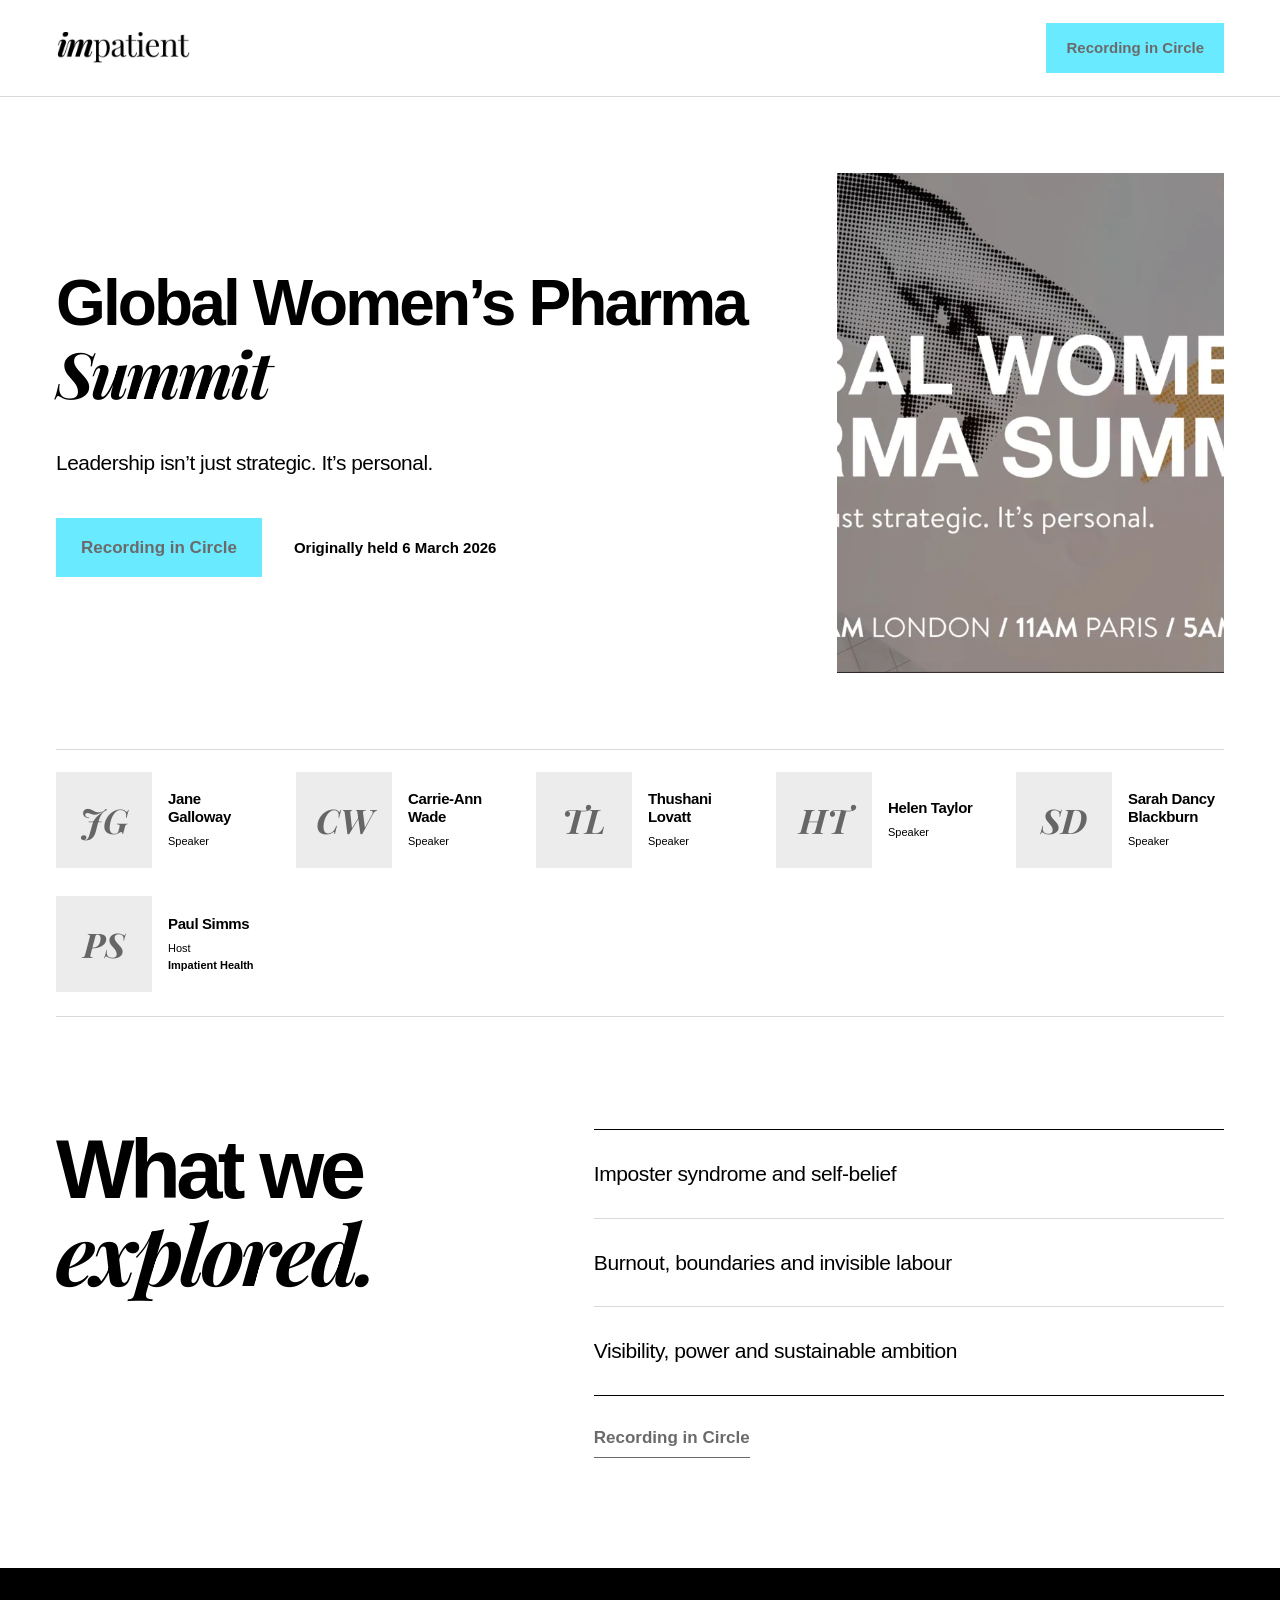
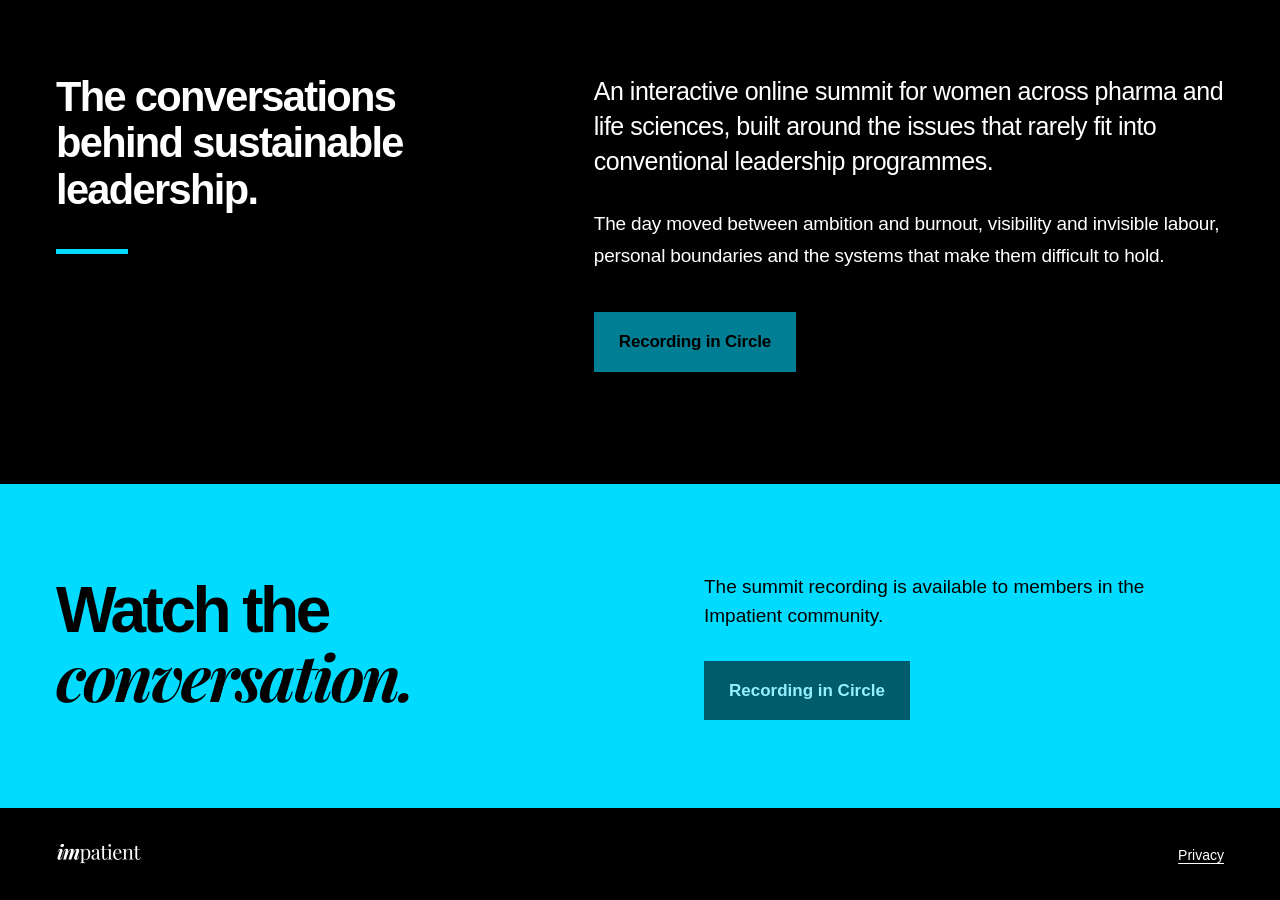
==== commit fdcd16a1: "Keep each archive page's event-specific artwork" ====
--- a/webinar84/index.html
+++ b/webinar84/index.html
@@ -9,7 +9,7 @@
   <meta name="description" content="Watch an Impatient Health webinar.">
   <link rel="shortcut icon" type="image/png" href="https://impatient.health/wp-content/themes/impatient/favicon.png">
   <link rel="stylesheet" href="../style.css?v=2">
-  <script defer src="../script.js?v=3"></script>
+  <script defer src="../script.js?v=4"></script>
 </head>
 <body>
   <a class="skip" href="#main">Skip to content</a>
@@ -38,7 +38,7 @@
         </div>
       </div>
       <figure class="hero-photograph">
-        <img src="../templates/panel/assets/community-runner.png" alt="A runner in motion, photographed in warm sand and muted blue-grey tones" width="400" height="500" fetchpriority="high">
+        <img src="https://impatientpaul.github.io/impatient-webinars/assets/heroes/webinar84.webp" alt="Event artwork for Global Women’s Pharma Summit" width="1280" height="720" fetchpriority="high">
       </figure>
     </section>
 
